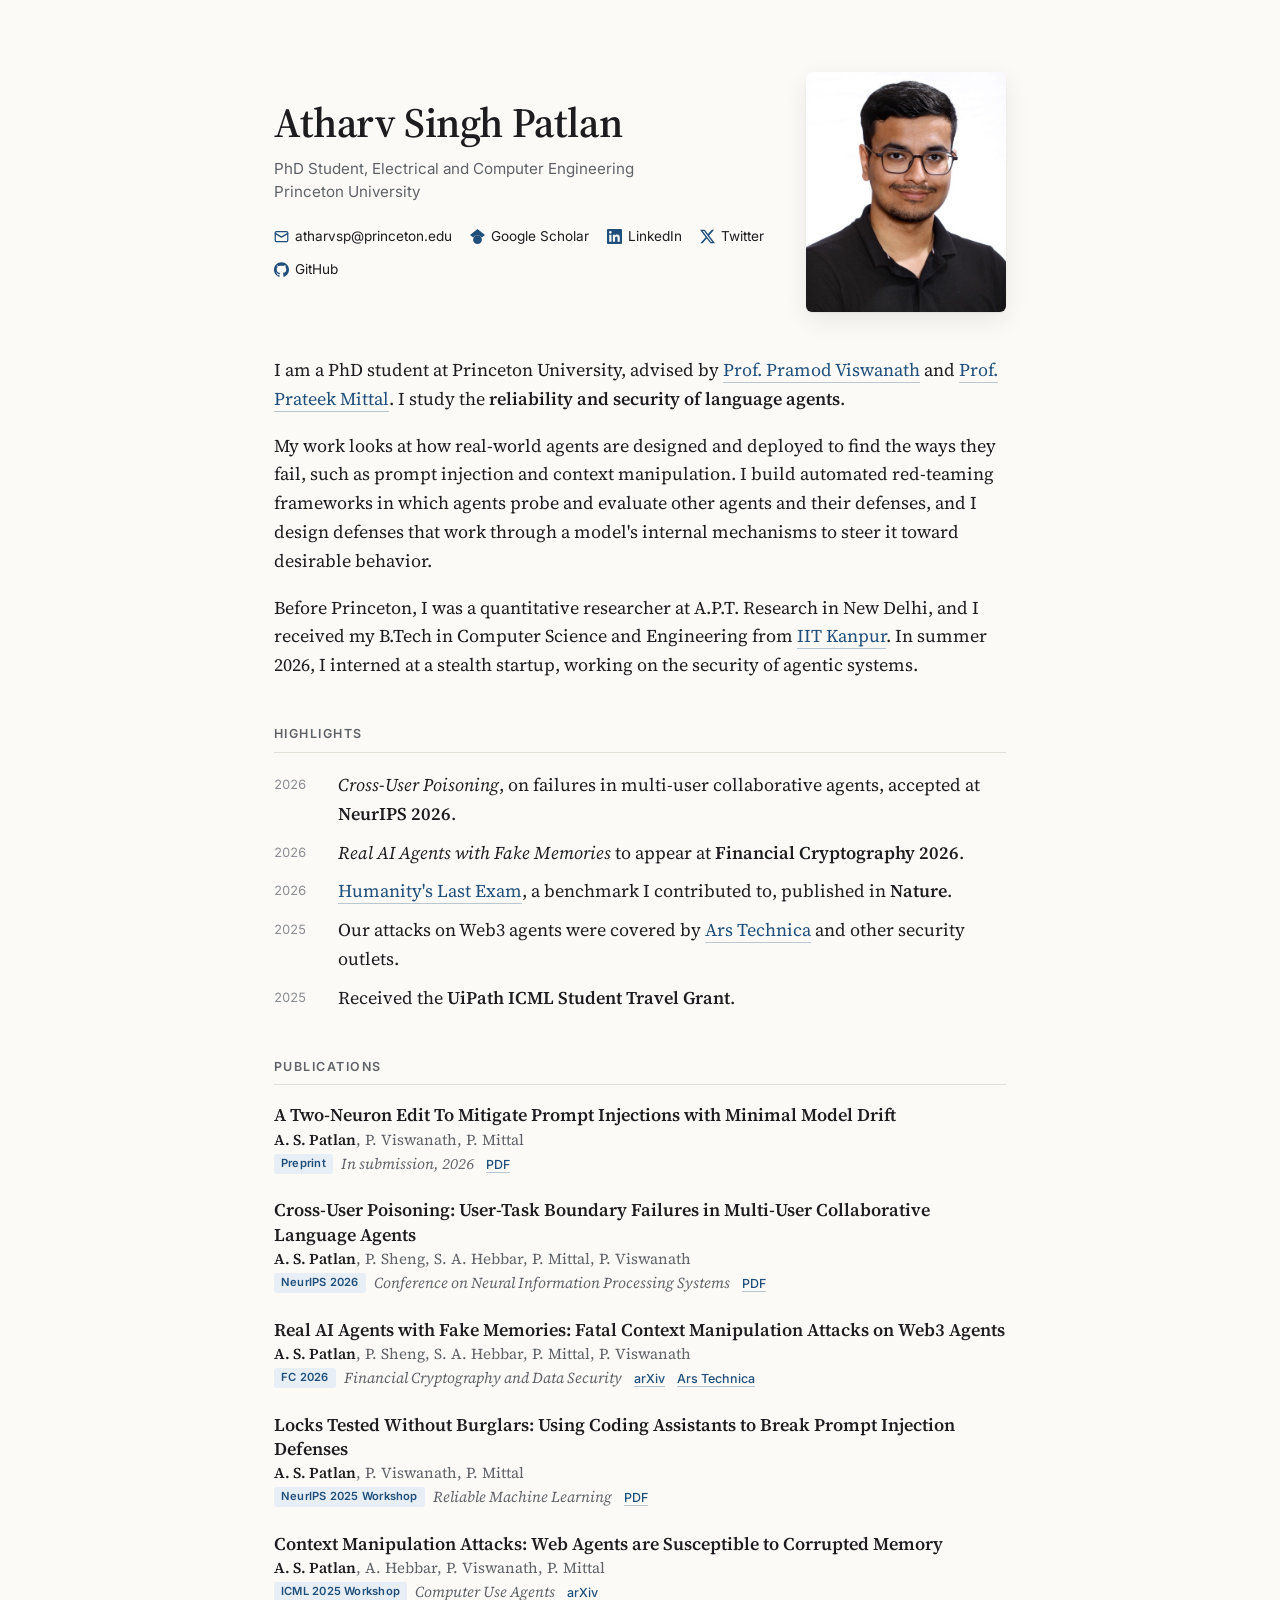
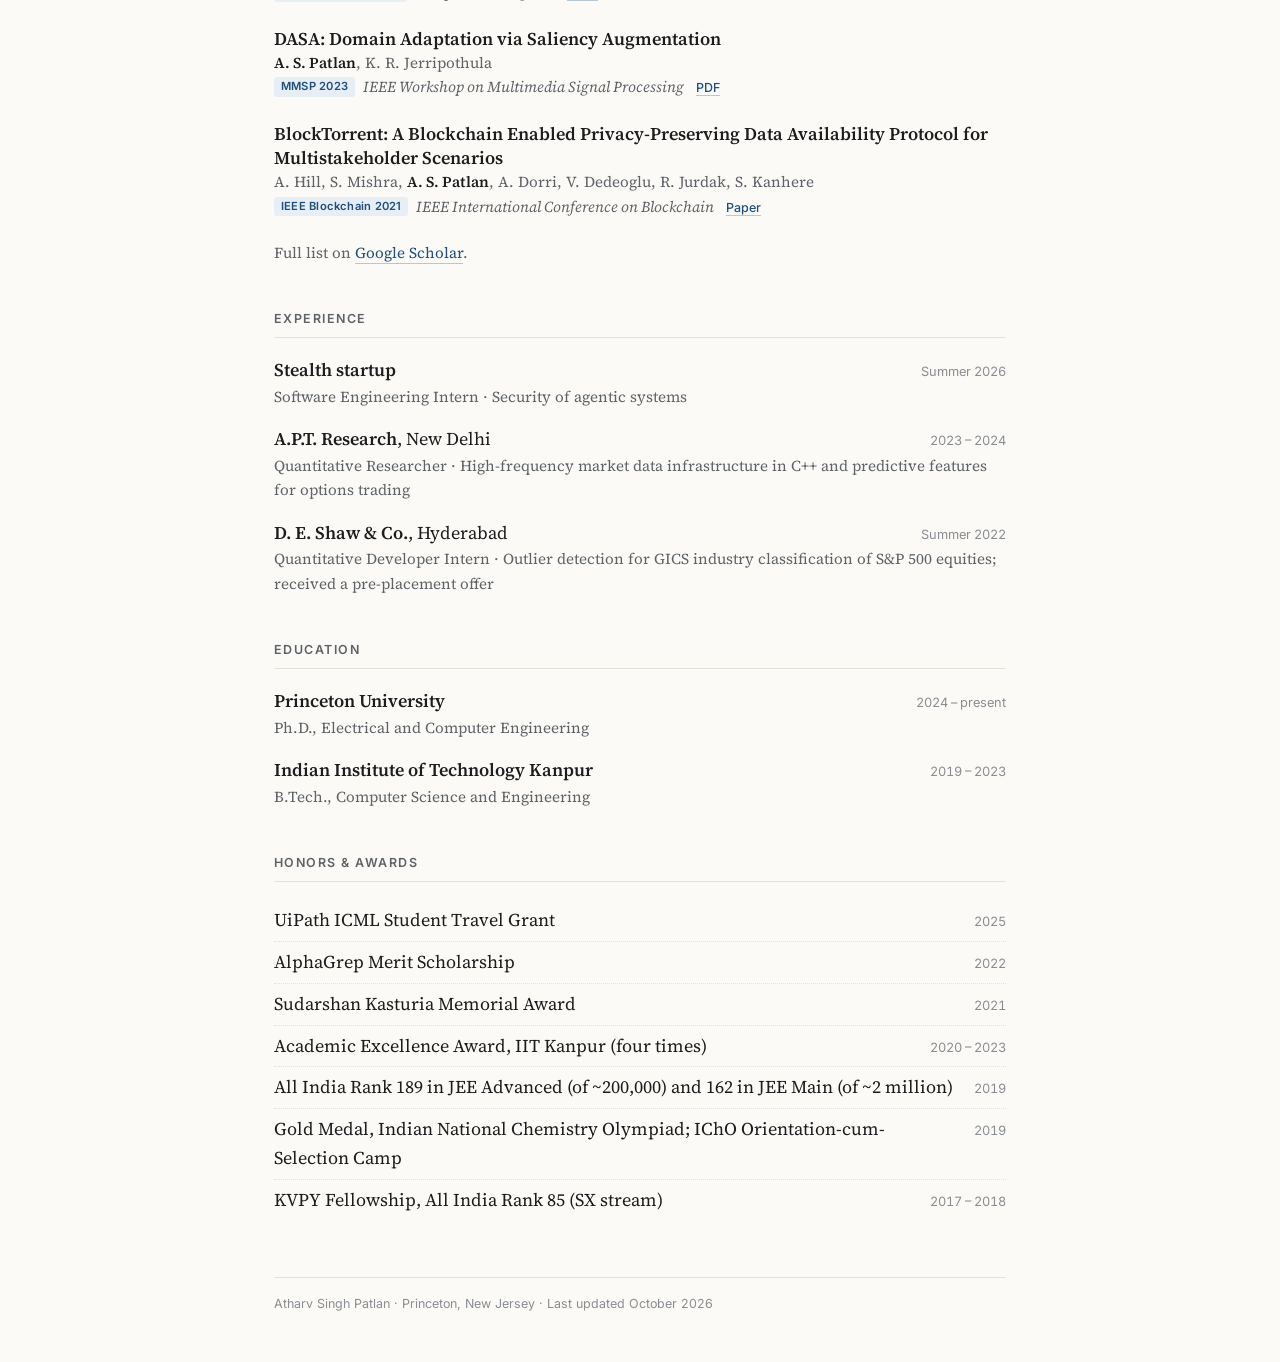
==== index.html @ f20d2365 "Replace Forty template with a new academic homepage Single static page (no Jekyll): bio, highlights," ====
<!doctype html>
<html lang="en">
<head>
  <meta charset="utf-8">
  <meta name="viewport" content="width=device-width, initial-scale=1">
  <title>Atharv Singh Patlan</title>
  <meta name="description" content="Atharv Singh Patlan is a PhD student in Electrical and Computer Engineering at Princeton University, working on the reliability and security of language agents.">
  <meta name="author" content="Atharv Singh Patlan">
  <meta property="og:title" content="Atharv Singh Patlan">
  <meta property="og:description" content="PhD student at Princeton working on the reliability and security of language agents.">
  <meta property="og:type" content="profile">
  <meta property="og:url" content="https://athassin.github.io/">
  <meta property="og:image" content="https://athassin.github.io/assets/photo.jpg">
  <meta name="twitter:card" content="summary">
  <link rel="canonical" href="https://athassin.github.io/">
  <link rel="icon" href="assets/favicon.svg" type="image/svg+xml">
  <link rel="preconnect" href="https://fonts.googleapis.com">
  <link rel="preconnect" href="https://fonts.gstatic.com" crossorigin>
  <link href="https://fonts.googleapis.com/css2?family=Source+Serif+4:ital,opsz,wght@0,8..60,400;0,8..60,600;0,8..60,700;1,8..60,400&family=Inter:wght@400;500;600&display=swap" rel="stylesheet">
  <link rel="stylesheet" href="assets/style.css">
</head>
<body>
  <main class="page">

    <header class="intro">
      <div class="intro-text">
        <h1>Atharv Singh Patlan</h1>
        <p class="role">PhD Student, Electrical and Computer Engineering<br>Princeton University</p>

        <ul class="links" aria-label="Contact and profiles">
          <li><a href="mailto:atharvsp@princeton.edu">
            <svg viewBox="0 0 24 24" aria-hidden="true" fill="none" stroke="currentColor" stroke-width="2" stroke-linecap="round" stroke-linejoin="round"><rect x="2" y="4" width="20" height="16" rx="2"/><path d="m22 7-10 6L2 7"/></svg>
            atharvsp@princeton.edu</a></li>
          <li><a href="https://scholar.google.com/citations?user=o_4zrU0AAAAJ&amp;hl=en">
            <svg viewBox="0 0 24 24" aria-hidden="true"><path d="M5.242 13.769 0 9.5 12 0l12 9.5-5.242 4.269C17.548 11.249 14.978 9.5 12 9.5c-2.977 0-5.548 1.748-6.758 4.269zM12 10a7 7 0 1 0 0 14 7 7 0 0 0 0-14z"/></svg>
            Google Scholar</a></li>
          <li><a href="https://www.linkedin.com/in/atharvsp/">
            <svg viewBox="0 0 24 24" aria-hidden="true"><path d="M20.447 20.452h-3.554v-5.569c0-1.328-.027-3.037-1.852-3.037-1.853 0-2.136 1.445-2.136 2.939v5.667H9.351V9h3.414v1.561h.046c.477-.9 1.637-1.85 3.37-1.85 3.601 0 4.267 2.37 4.267 5.455v6.286zM5.337 7.433a2.062 2.062 0 1 1 0-4.125 2.062 2.062 0 0 1 0 4.125zm1.782 13.019H3.555V9h3.564v11.452zM22.225 0H1.771C.792 0 0 .774 0 1.729v20.542C0 23.227.792 24 1.771 24h20.451C23.2 24 24 23.227 24 22.271V1.729C24 .774 23.2 0 22.222 0h.003z"/></svg>
            LinkedIn</a></li>
          <li><a href="https://x.com/relaxinghpatlan">
            <svg viewBox="0 0 24 24" aria-hidden="true"><path d="M18.901 1.153h3.68l-8.04 9.19L24 22.846h-7.406l-5.8-7.584-6.638 7.584H.474l8.6-9.83L0 1.154h7.594l5.243 6.932ZM17.61 20.644h2.039L6.486 3.24H4.298Z"/></svg>
            Twitter</a></li>
          <li><a href="https://github.com/AthaSSiN">
            <svg viewBox="0 0 24 24" aria-hidden="true"><path d="M12 .297c-6.63 0-12 5.373-12 12 0 5.303 3.438 9.8 8.205 11.385.6.113.82-.258.82-.577 0-.285-.01-1.04-.015-2.04-3.338.724-4.042-1.61-4.042-1.61-.546-1.387-1.333-1.757-1.333-1.757-1.087-.744.084-.729.084-.729 1.205.084 1.838 1.236 1.838 1.236 1.07 1.835 2.809 1.305 3.495.998.108-.776.417-1.305.76-1.605-2.665-.3-5.466-1.332-5.466-5.93 0-1.31.465-2.38 1.235-3.22-.135-.303-.54-1.523.105-3.176 0 0 1.005-.322 3.3 1.23.96-.267 1.98-.399 3-.405 1.02.006 2.04.138 3 .405 2.28-1.552 3.285-1.23 3.285-1.23.645 1.653.24 2.873.12 3.176.765.84 1.23 1.91 1.23 3.22 0 4.61-2.805 5.625-5.475 5.92.42.36.81 1.096.81 2.22 0 1.606-.015 2.896-.015 3.286 0 .315.21.69.825.57C20.565 22.092 24 17.592 24 12.297c0-6.627-5.373-12-12-12"/></svg>
            GitHub</a></li>
        </ul>
      </div>
      <img class="portrait" src="assets/photo.jpg" alt="Portrait of Atharv Singh Patlan" width="500" height="600">
    </header>

    <section class="about" aria-label="About">
      <p>
        I am a PhD student at Princeton University, advised by
        <a href="https://ece.princeton.edu/people/pramod-viswanath">Prof. Pramod Viswanath</a> and
        <a href="https://www.princeton.edu/~pmittal/">Prof. Prateek Mittal</a>.
        I study the <strong>reliability and security of language agents</strong>.
      </p>
      <p>
        My work looks at how real-world agents are designed and deployed to find the ways they fail,
        such as prompt injection and context manipulation. I build automated red-teaming frameworks in
        which agents probe and evaluate other agents and their defenses, and I design defenses that
        work through a model's internal mechanisms to steer it toward desirable behavior.
      </p>
      <p>
        Before Princeton, I was a quantitative researcher at A.P.T. Research in New Delhi, and
        I received my B.Tech in Computer Science and Engineering from
        <a href="https://www.iitk.ac.in/">IIT Kanpur</a>.
        In summer 2026, I interned at a stealth startup, working on the security of agentic systems.
      </p>
    </section>

    <section aria-labelledby="highlights">
      <h2 id="highlights">Highlights</h2>
      <ul class="news">
        <li><span class="when">2026</span><span><em>Cross-User Poisoning</em>, on failures in multi-user collaborative agents, accepted at <strong>NeurIPS 2026</strong>.</span></li>
        <li><span class="when">2026</span><span><em>Real AI Agents with Fake Memories</em> to appear at <strong>Financial Cryptography 2026</strong>.</span></li>
        <li><span class="when">2026</span><span><a href="https://arxiv.org/abs/2501.14249">Humanity's Last Exam</a>, a benchmark I contributed to, published in <strong>Nature</strong>.</span></li>
        <li><span class="when">2025</span><span>Our attacks on Web3 agents were covered by <a href="https://arstechnica.com/security/2025/05/ai-agents-that-autonomously-trade-cryptocurrency-arent-ready-for-prime-time/">Ars Technica</a> and other security outlets.</span></li>
        <li><span class="when">2025</span><span>Received the <strong>UiPath ICML Student Travel Grant</strong>.</span></li>
      </ul>
    </section>

    <section aria-labelledby="publications">
      <h2 id="publications">Publications</h2>
      <ol class="pubs">
        <li>
          <p class="title">A Two-Neuron Edit To Mitigate Prompt Injections with Minimal Model Drift</p>
          <p class="authors"><span class="me">A. S. Patlan</span>, P. Viswanath, P. Mittal</p>
          <p class="venue"><span class="tag">Preprint</span> <em>In submission, 2026</em>
            <a class="plink" href="https://drive.google.com/file/d/1n4vWRDJ043sYaA31JZl56liIFh0EKPQN/view?usp=sharing">PDF</a></p>
        </li>
        <li>
          <p class="title">Cross-User Poisoning: User-Task Boundary Failures in Multi-User Collaborative Language Agents</p>
          <p class="authors"><span class="me">A. S. Patlan</span>, P. Sheng, S. A. Hebbar, P. Mittal, P. Viswanath</p>
          <p class="venue"><span class="tag">NeurIPS 2026</span> <em>Conference on Neural Information Processing Systems</em>
            <a class="plink" href="https://drive.google.com/file/d/1yJsV3sNurMpudxnwlXT2hvzHBqUDSr_m/view?usp=sharing">PDF</a></p>
        </li>
        <li>
          <p class="title">Real AI Agents with Fake Memories: Fatal Context Manipulation Attacks on Web3 Agents</p>
          <p class="authors"><span class="me">A. S. Patlan</span>, P. Sheng, S. A. Hebbar, P. Mittal, P. Viswanath</p>
          <p class="venue"><span class="tag">FC 2026</span> <em>Financial Cryptography and Data Security</em>
            <a class="plink" href="https://arxiv.org/abs/2503.16248">arXiv</a>
            <a class="plink" href="https://arstechnica.com/security/2025/05/ai-agents-that-autonomously-trade-cryptocurrency-arent-ready-for-prime-time/">Ars Technica</a></p>
        </li>
        <li>
          <p class="title">Locks Tested Without Burglars: Using Coding Assistants to Break Prompt Injection Defenses</p>
          <p class="authors"><span class="me">A. S. Patlan</span>, P. Viswanath, P. Mittal</p>
          <p class="venue"><span class="tag">NeurIPS 2025 Workshop</span> <em>Reliable Machine Learning</em>
            <a class="plink" href="https://openreview.net/pdf?id=ER5Qmhfd5i">PDF</a></p>
        </li>
        <li>
          <p class="title">Context Manipulation Attacks: Web Agents are Susceptible to Corrupted Memory</p>
          <p class="authors"><span class="me">A. S. Patlan</span>, A. Hebbar, P. Viswanath, P. Mittal</p>
          <p class="venue"><span class="tag">ICML 2025 Workshop</span> <em>Computer Use Agents</em>
            <a class="plink" href="https://arxiv.org/abs/2506.17318">arXiv</a></p>
        </li>
        <li>
          <p class="title">DASA: Domain Adaptation via Saliency Augmentation</p>
          <p class="authors"><span class="me">A. S. Patlan</span>, K. R. Jerripothula</p>
          <p class="venue"><span class="tag">MMSP 2023</span> <em>IEEE Workshop on Multimedia Signal Processing</em>
            <a class="plink" href="https://ieeexplore.ieee.org/stamp/stamp.jsp?arnumber=10337727">PDF</a></p>
        </li>
        <li>
          <p class="title">BlockTorrent: A Blockchain Enabled Privacy-Preserving Data Availability Protocol for Multistakeholder Scenarios</p>
          <p class="authors">A. Hill, S. Mishra, <span class="me">A. S. Patlan</span>, A. Dorri, V. Dedeoglu, R. Jurdak, S. Kanhere</p>
          <p class="venue"><span class="tag">IEEE Blockchain 2021</span> <em>IEEE International Conference on Blockchain</em>
            <a class="plink" href="https://ieeexplore.ieee.org/document/9680545">Paper</a></p>
        </li>
      </ol>
      <p class="more">Full list on <a href="https://scholar.google.com/citations?user=o_4zrU0AAAAJ&amp;hl=en">Google Scholar</a>.</p>
    </section>

    <section aria-labelledby="experience">
      <h2 id="experience">Experience</h2>
      <ul class="entries">
        <li>
          <div class="entry-head"><span><strong>Stealth startup</strong></span><span class="when">Summer 2026</span></div>
          <div class="entry-sub">Software Engineering Intern · Security of agentic systems</div>
        </li>
        <li>
          <div class="entry-head"><span><strong>A.P.T. Research</strong>, New Delhi</span><span class="when">2023 – 2024</span></div>
          <div class="entry-sub">Quantitative Researcher · High-frequency market data infrastructure in C++ and predictive features for options trading</div>
        </li>
        <li>
          <div class="entry-head"><span><strong>D. E. Shaw &amp; Co.</strong>, Hyderabad</span><span class="when">Summer 2022</span></div>
          <div class="entry-sub">Quantitative Developer Intern · Outlier detection for GICS industry classification of S&amp;P 500 equities; received a pre-placement offer</div>
        </li>
      </ul>
    </section>

    <section aria-labelledby="education">
      <h2 id="education">Education</h2>
      <ul class="entries">
        <li>
          <div class="entry-head"><span><strong>Princeton University</strong></span><span class="when">2024 – present</span></div>
          <div class="entry-sub">Ph.D., Electrical and Computer Engineering</div>
        </li>
        <li>
          <div class="entry-head"><span><strong>Indian Institute of Technology Kanpur</strong></span><span class="when">2019 – 2023</span></div>
          <div class="entry-sub">B.Tech., Computer Science and Engineering</div>
        </li>
      </ul>
    </section>

    <section aria-labelledby="honors">
      <h2 id="honors">Honors &amp; Awards</h2>
      <ul class="honors">
        <li><span>UiPath ICML Student Travel Grant</span><span class="when">2025</span></li>
        <li><span>AlphaGrep Merit Scholarship</span><span class="when">2022</span></li>
        <li><span>Sudarshan Kasturia Memorial Award</span><span class="when">2021</span></li>
        <li><span>Academic Excellence Award, IIT Kanpur (four times)</span><span class="when">2020 – 2023</span></li>
        <li><span>All India Rank 189 in JEE Advanced (of ~200,000) and 162 in JEE Main (of ~2 million)</span><span class="when">2019</span></li>
        <li><span>Gold Medal, Indian National Chemistry Olympiad; IChO Orientation-cum-Selection Camp</span><span class="when">2019</span></li>
        <li><span>KVPY Fellowship, All India Rank 85 (SX stream)</span><span class="when">2017 – 2018</span></li>
      </ul>
    </section>

    <footer>
      <p>Atharv Singh Patlan · Princeton, New Jersey · Last updated October 2026</p>
    </footer>
  </main>
</body>
</html>
---- assets/style.css ----
:root {
  --bg: #fbfaf7;
  --text: #1d1d1f;
  --muted: #5f6368;
  --faint: #8a8d91;
  --rule: #e4e1da;
  --accent: #1f4f7a;
  --accent-soft: #e7eef5;
  --serif: "Source Serif 4", Georgia, "Times New Roman", serif;
  --sans: "Inter", -apple-system, BlinkMacSystemFont, "Segoe UI", sans-serif;
}

@media (prefers-color-scheme: dark) {
  :root:not([data-theme="light"]) {
    --bg: #141518;
    --text: #e8e6e1;
    --muted: #a5a8ad;
    --faint: #7d8086;
    --rule: #2c2e33;
    --accent: #8db8e0;
    --accent-soft: #1d2a37;
  }
}
:root[data-theme="dark"] {
  --bg: #141518;
  --text: #e8e6e1;
  --muted: #a5a8ad;
  --faint: #7d8086;
  --rule: #2c2e33;
  --accent: #8db8e0;
  --accent-soft: #1d2a37;
}

*, *::before, *::after { box-sizing: border-box; }

html { -webkit-text-size-adjust: 100%; }

body {
  margin: 0;
  background: var(--bg);
  color: var(--text);
  font-family: var(--serif);
  font-size: 18px;
  line-height: 1.6;
  font-optical-sizing: auto;
  -webkit-font-smoothing: antialiased;
}

a {
  color: var(--accent);
  text-decoration: none;
  border-bottom: 1px solid color-mix(in srgb, var(--accent) 30%, transparent);
  transition: border-color .15s ease;
}
a:hover { border-bottom-color: var(--accent); }

.page {
  max-width: 780px;
  margin: 0 auto;
  padding: 72px 24px 48px;
}

/* Intro */
.intro {
  display: grid;
  grid-template-columns: 1fr 200px;
  gap: 40px;
  align-items: center;
  margin-bottom: 36px;
}
h1 {
  font-size: 2.6rem;
  font-weight: 600;
  line-height: 1.1;
  letter-spacing: -0.01em;
  margin: 0 0 12px;
}
.role {
  font-family: var(--sans);
  font-size: 0.95rem;
  color: var(--muted);
  line-height: 1.5;
  margin: 0 0 22px;
}
.portrait {
  width: 200px;
  height: 240px;
  object-fit: cover;
  border-radius: 6px;
  box-shadow: 0 1px 2px rgba(0,0,0,.06), 0 8px 24px rgba(0,0,0,.08);
}

.links {
  list-style: none;
  padding: 0;
  margin: 0;
  display: flex;
  flex-wrap: wrap;
  gap: 8px 18px;
  font-family: var(--sans);
  font-size: 0.85rem;
}
.links a {
  display: inline-flex;
  align-items: center;
  gap: 6px;
  border-bottom: none;
  color: var(--text);
}
.links a:hover { color: var(--accent); }
.links svg {
  width: 15px;
  height: 15px;
  fill: currentColor;
  color: var(--accent);
  flex-shrink: 0;
}
.links svg[fill="none"] { fill: none; }

/* About */
.about p { margin: 0 0 1em; }
.about strong { font-weight: 600; }

/* Sections */
section { margin-top: 44px; }
h2 {
  font-family: var(--sans);
  font-size: 0.78rem;
  font-weight: 600;
  letter-spacing: 0.12em;
  text-transform: uppercase;
  color: var(--muted);
  margin: 0 0 18px;
  padding-bottom: 8px;
  border-bottom: 1px solid var(--rule);
}

.when {
  font-family: var(--sans);
  font-size: 0.8rem;
  color: var(--faint);
  white-space: nowrap;
  font-variant-numeric: tabular-nums;
}

/* Highlights */
.news { list-style: none; padding: 0; margin: 0; }
.news li {
  display: grid;
  grid-template-columns: 52px 1fr;
  gap: 12px;
  margin-bottom: 10px;
}
.news .when { padding-top: 4px; }
.news strong { font-weight: 600; }

/* Publications */
.pubs { list-style: none; padding: 0; margin: 0; }
.pubs li { margin-bottom: 22px; }
.pubs p { margin: 0; }
.pubs .title { font-weight: 600; line-height: 1.35; }
.pubs .authors { color: var(--muted); font-size: 0.95rem; }
.pubs .me { color: var(--text); font-weight: 600; }
.pubs .venue { font-size: 0.95rem; color: var(--muted); }
.tag {
  display: inline-block;
  font-family: var(--sans);
  font-size: 0.7rem;
  font-weight: 600;
  letter-spacing: 0.02em;
  color: var(--accent);
  background: var(--accent-soft);
  padding: 1px 7px;
  border-radius: 3px;
  margin-right: 4px;
  vertical-align: 2px;
}
.plink {
  font-family: var(--sans);
  font-size: 0.78rem;
  font-weight: 500;
  margin-left: 8px;
}
.more { font-size: 0.95rem; color: var(--muted); margin: 4px 0 0; }

/* Experience / education */
.entries { list-style: none; padding: 0; margin: 0; }
.entries li { margin-bottom: 16px; }
.entry-head {
  display: flex;
  justify-content: space-between;
  align-items: baseline;
  gap: 16px;
}
.entry-head strong { font-weight: 600; }
.entry-sub { color: var(--muted); font-size: 0.95rem; }

/* Honors */
.honors { list-style: none; padding: 0; margin: 0; }
.honors li {
  display: flex;
  justify-content: space-between;
  align-items: baseline;
  gap: 16px;
  padding: 6px 0;
  border-bottom: 1px dotted var(--rule);
}
.honors li:last-child { border-bottom: none; }

footer {
  margin-top: 56px;
  padding-top: 16px;
  border-top: 1px solid var(--rule);
  font-family: var(--sans);
  font-size: 0.78rem;
  color: var(--faint);
}
footer p { margin: 0; }

@media (max-width: 640px) {
  body { font-size: 17px; }
  .page { padding: 40px 16px 32px; }
  .intro {
    grid-template-columns: 1fr;
    gap: 24px;
  }
  .portrait {
    order: -1;
    width: 132px;
    height: 158px;
  }
  h1 { font-size: 2.1rem; }
  .entry-head, .honors li { flex-direction: column; gap: 0; }
}
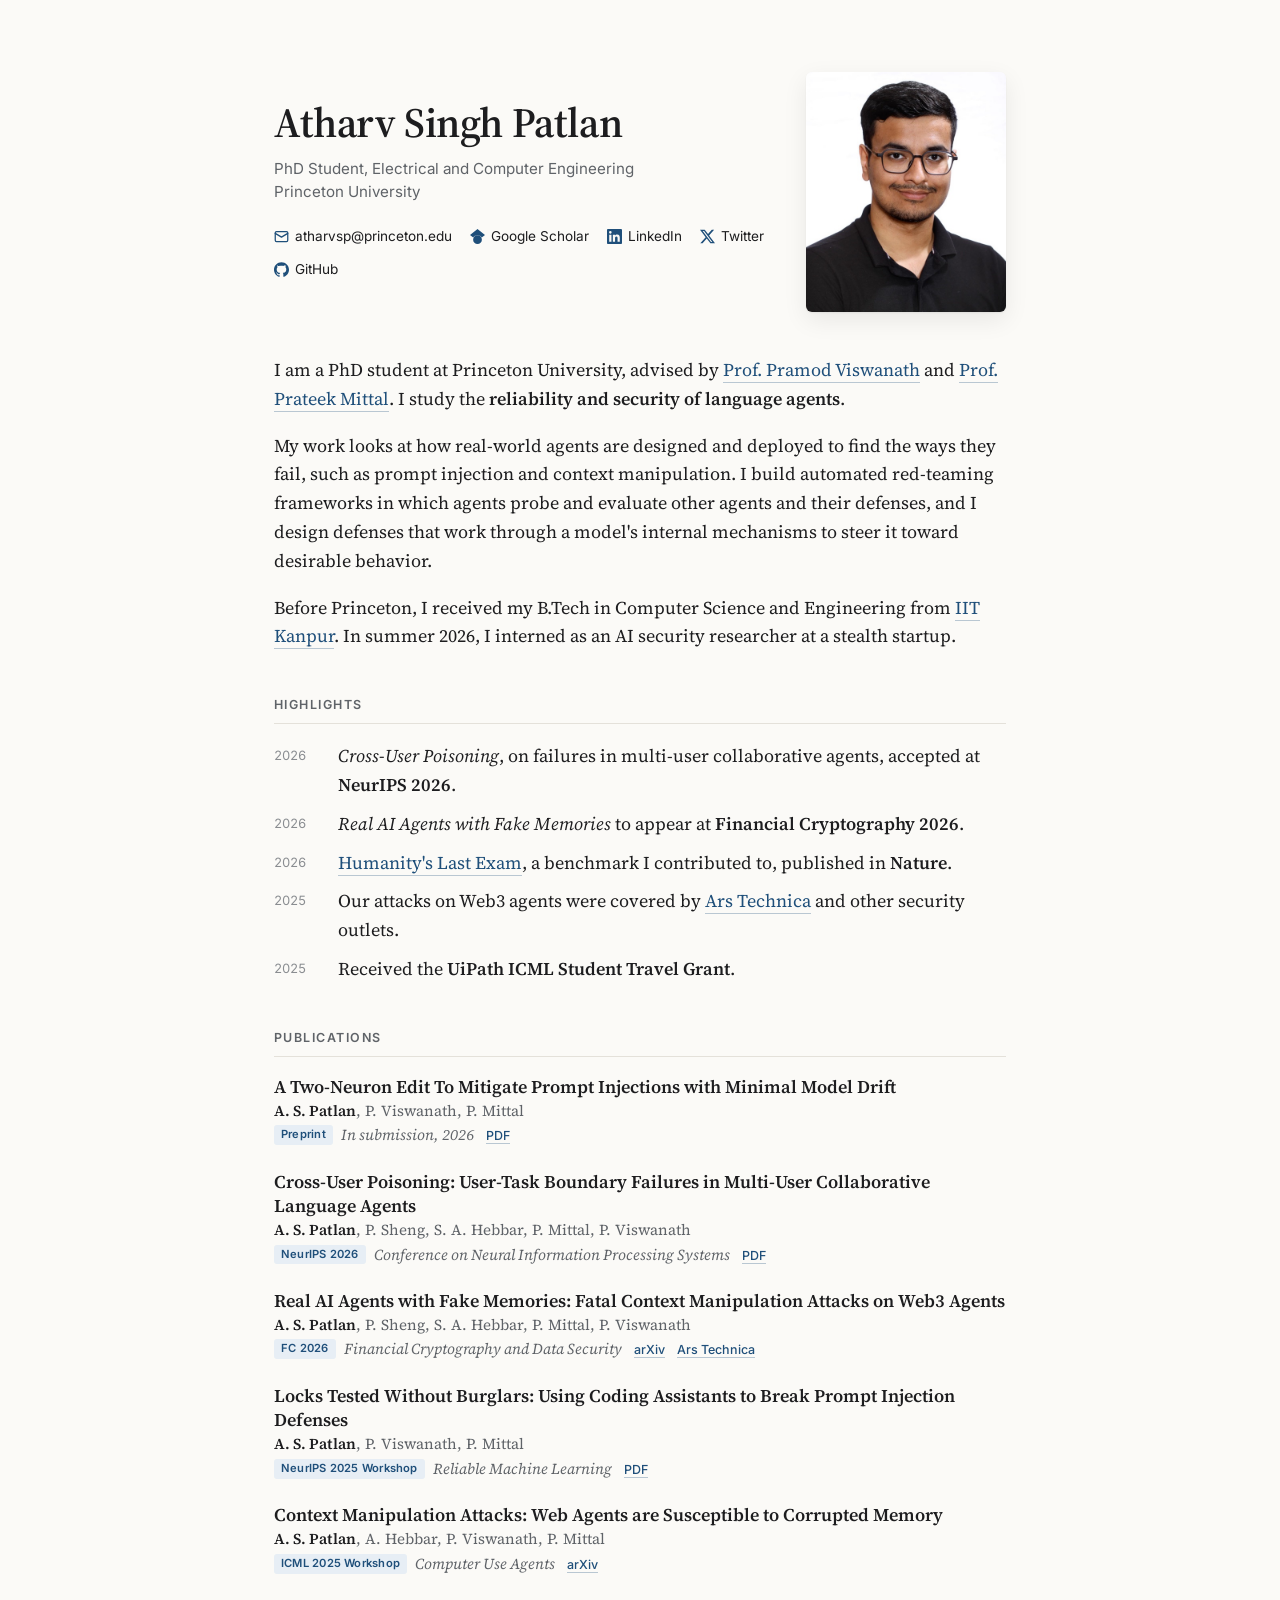
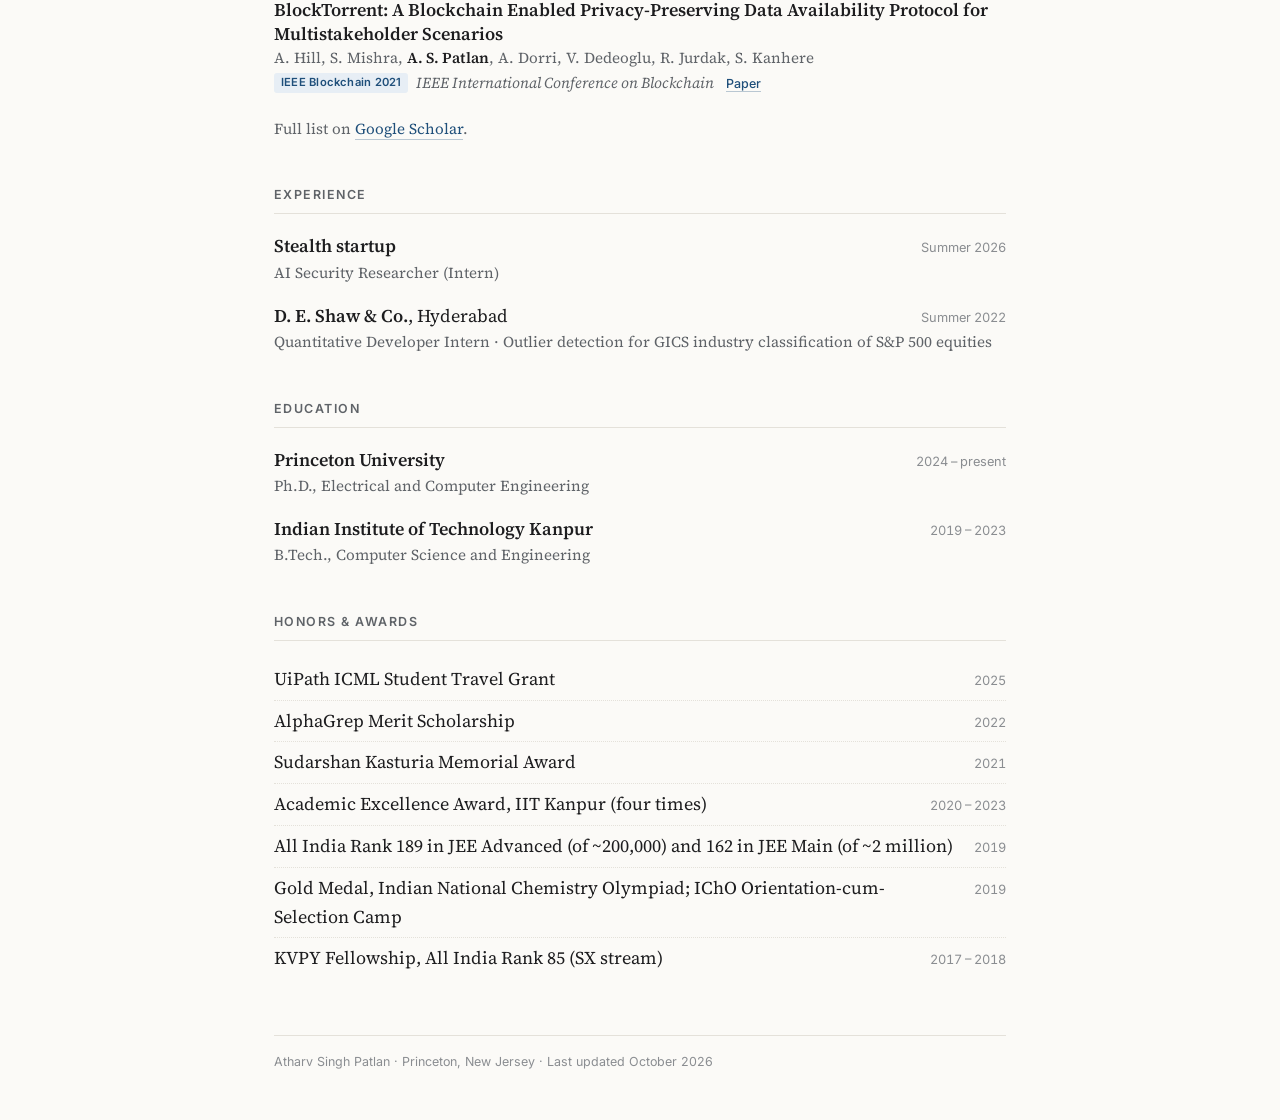
==== commit 75e3dcd9: "Trim experience and publications Remove A.P.T. Research and the DASA paper, drop the D. E. Shaw pre-" ====
--- a/index.html
+++ b/index.html
@@ -62,10 +62,9 @@
         work through a model's internal mechanisms to steer it toward desirable behavior.
       </p>
       <p>
-        Before Princeton, I was a quantitative researcher at A.P.T. Research in New Delhi, and
-        I received my B.Tech in Computer Science and Engineering from
+        Before Princeton, I received my B.Tech in Computer Science and Engineering from
         <a href="https://www.iitk.ac.in/">IIT Kanpur</a>.
-        In summer 2026, I interned at a stealth startup, working on the security of agentic systems.
+        In summer 2026, I interned as an AI security researcher at a stealth startup.
       </p>
     </section>
 
@@ -115,12 +114,6 @@
             <a class="plink" href="https://arxiv.org/abs/2506.17318">arXiv</a></p>
         </li>
         <li>
-          <p class="title">DASA: Domain Adaptation via Saliency Augmentation</p>
-          <p class="authors"><span class="me">A. S. Patlan</span>, K. R. Jerripothula</p>
-          <p class="venue"><span class="tag">MMSP 2023</span> <em>IEEE Workshop on Multimedia Signal Processing</em>
-            <a class="plink" href="https://ieeexplore.ieee.org/stamp/stamp.jsp?arnumber=10337727">PDF</a></p>
-        </li>
-        <li>
           <p class="title">BlockTorrent: A Blockchain Enabled Privacy-Preserving Data Availability Protocol for Multistakeholder Scenarios</p>
           <p class="authors">A. Hill, S. Mishra, <span class="me">A. S. Patlan</span>, A. Dorri, V. Dedeoglu, R. Jurdak, S. Kanhere</p>
           <p class="venue"><span class="tag">IEEE Blockchain 2021</span> <em>IEEE International Conference on Blockchain</em>
@@ -135,15 +128,11 @@
       <ul class="entries">
         <li>
           <div class="entry-head"><span><strong>Stealth startup</strong></span><span class="when">Summer 2026</span></div>
-          <div class="entry-sub">Software Engineering Intern · Security of agentic systems</div>
-        </li>
-        <li>
-          <div class="entry-head"><span><strong>A.P.T. Research</strong>, New Delhi</span><span class="when">2023 – 2024</span></div>
-          <div class="entry-sub">Quantitative Researcher · High-frequency market data infrastructure in C++ and predictive features for options trading</div>
+          <div class="entry-sub">AI Security Researcher (Intern)</div>
         </li>
         <li>
           <div class="entry-head"><span><strong>D. E. Shaw &amp; Co.</strong>, Hyderabad</span><span class="when">Summer 2022</span></div>
-          <div class="entry-sub">Quantitative Developer Intern · Outlier detection for GICS industry classification of S&amp;P 500 equities; received a pre-placement offer</div>
+          <div class="entry-sub">Quantitative Developer Intern · Outlier detection for GICS industry classification of S&amp;P 500 equities</div>
         </li>
       </ul>
     </section>
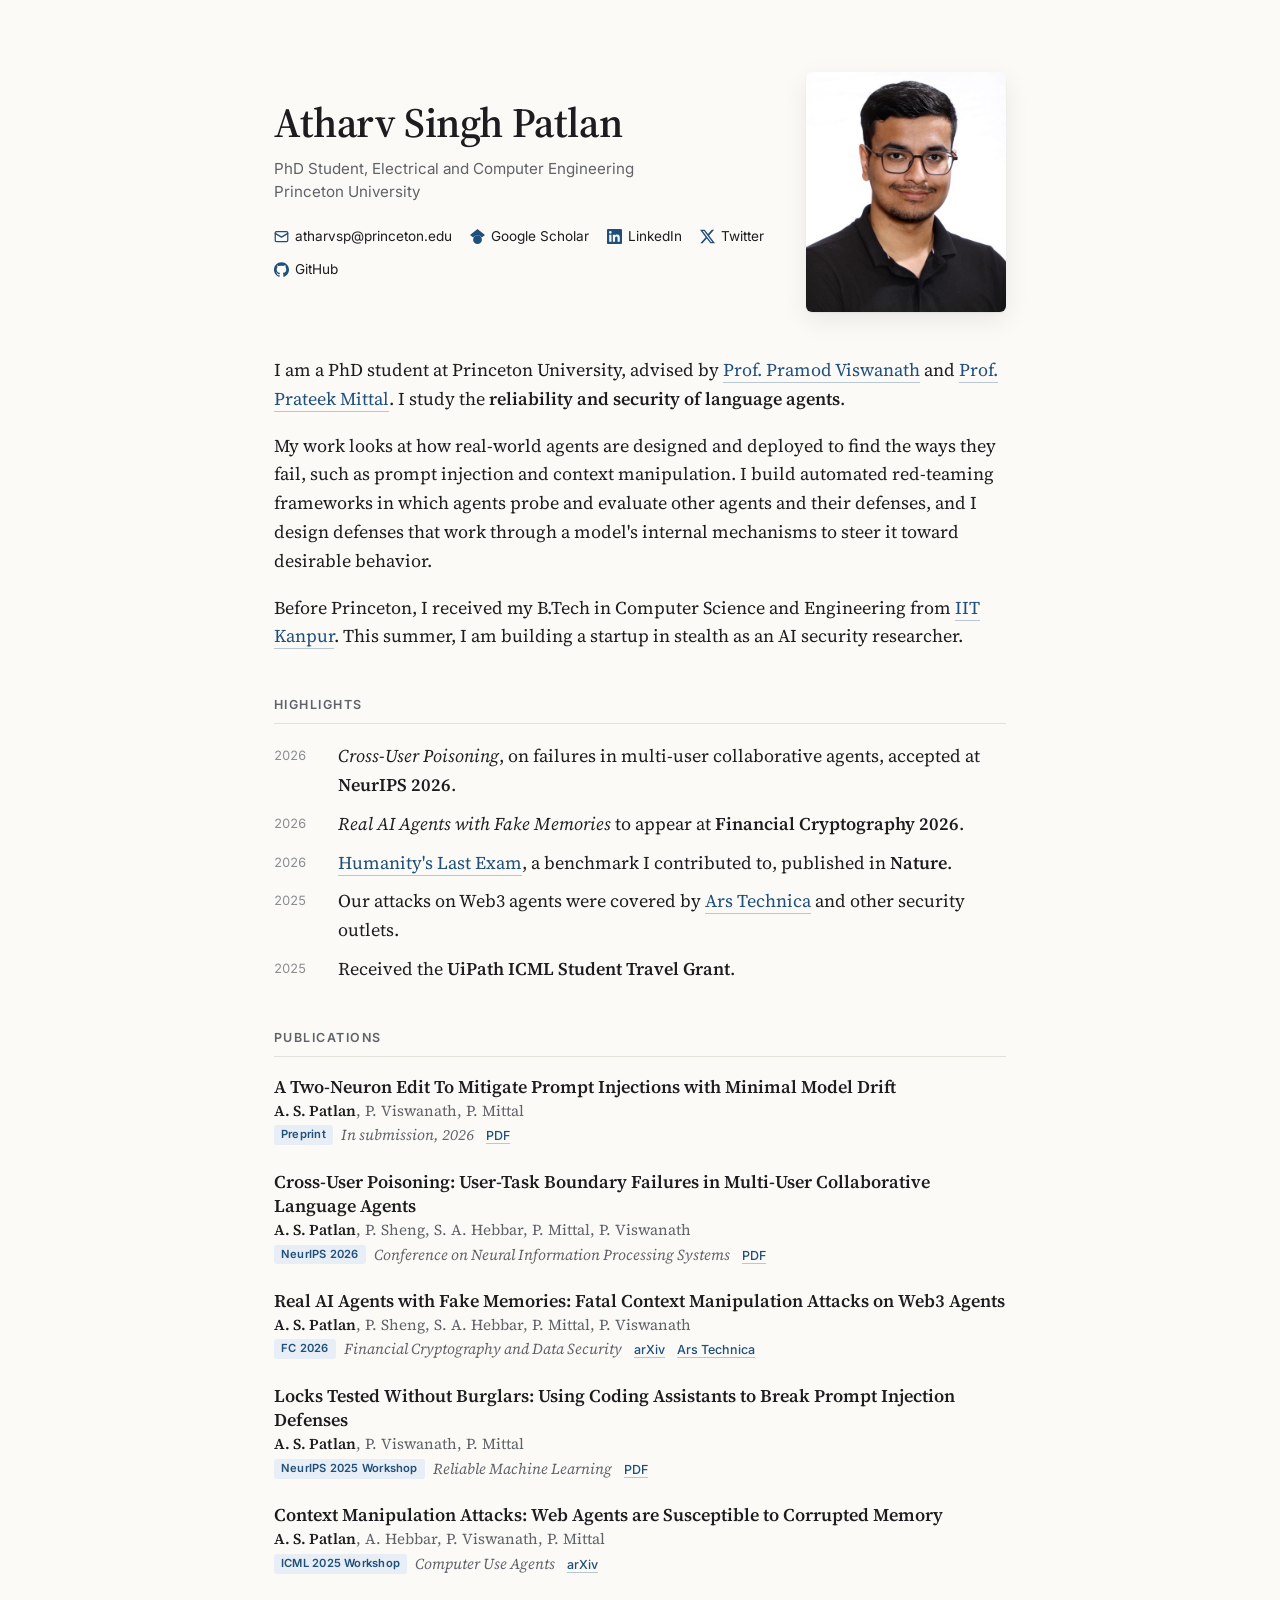
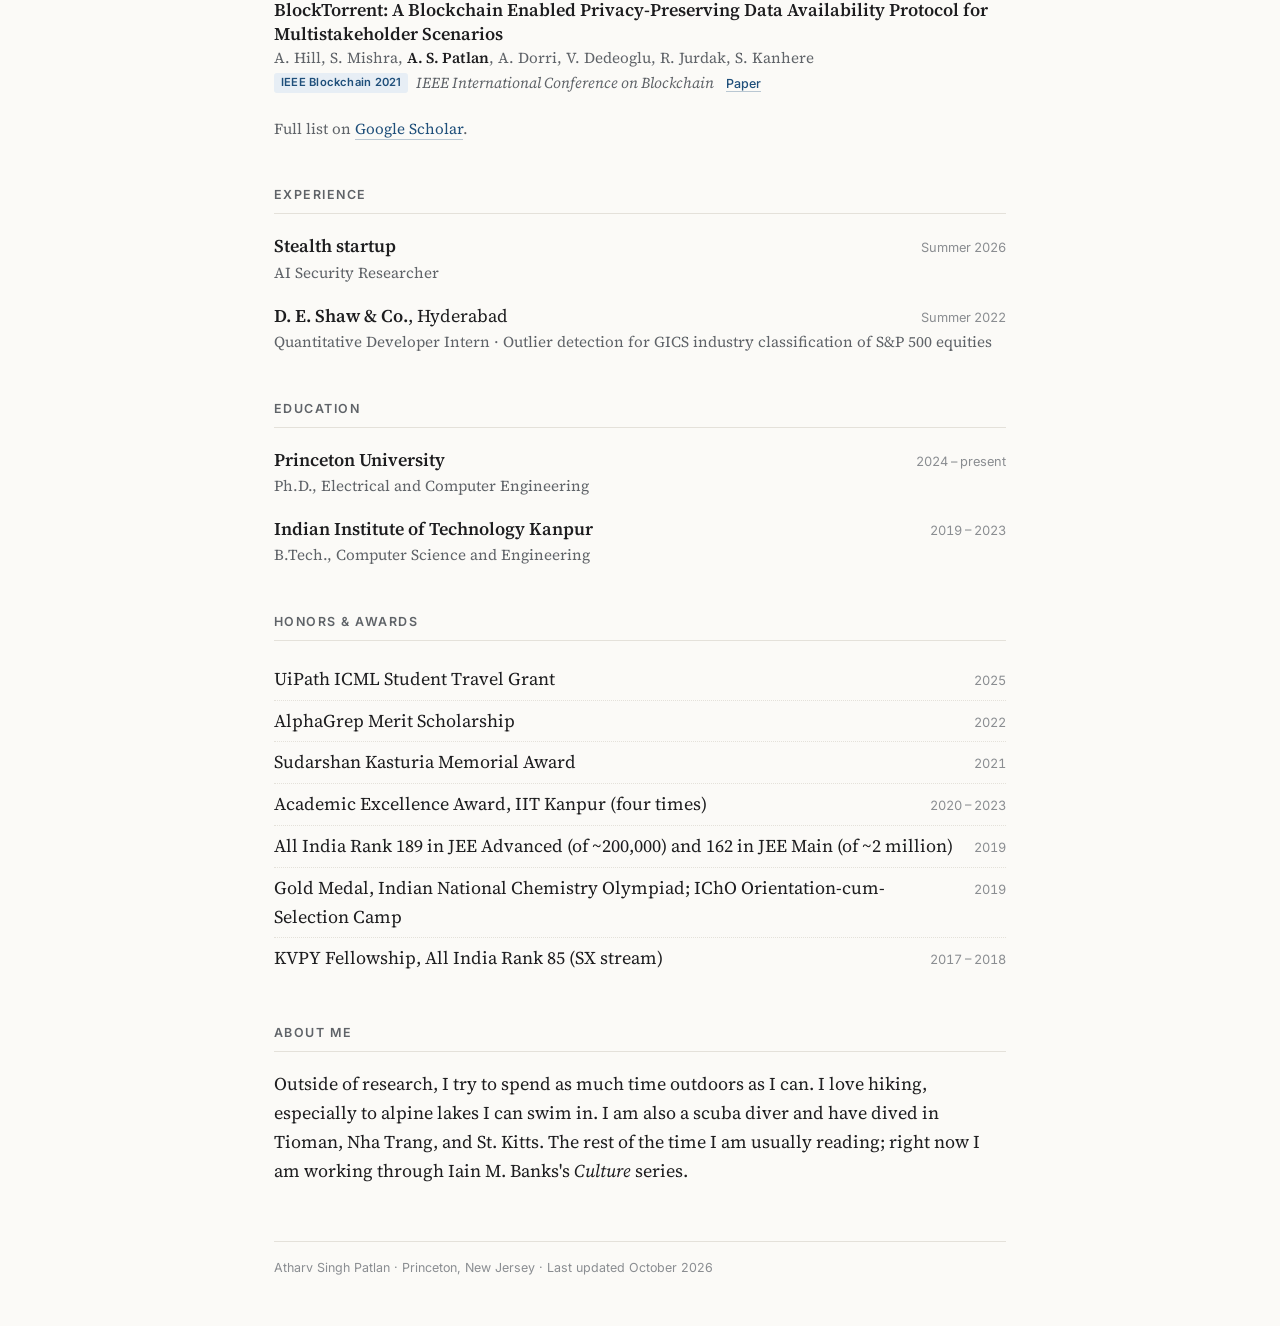
==== commit 8e8099c0: "Describe stealth startup work and add About Me section Co-Authored-By: Claude Opus 5.5 <noreply@anth" ====
--- a/index.html
+++ b/index.html
@@ -64,7 +64,7 @@
       <p>
         Before Princeton, I received my B.Tech in Computer Science and Engineering from
         <a href="https://www.iitk.ac.in/">IIT Kanpur</a>.
-        In summer 2026, I interned as an AI security researcher at a stealth startup.
+        This summer, I am building a startup in stealth as an AI security researcher.
       </p>
     </section>
 
@@ -128,7 +128,7 @@
       <ul class="entries">
         <li>
           <div class="entry-head"><span><strong>Stealth startup</strong></span><span class="when">Summer 2026</span></div>
-          <div class="entry-sub">AI Security Researcher (Intern)</div>
+          <div class="entry-sub">AI Security Researcher</div>
         </li>
         <li>
           <div class="entry-head"><span><strong>D. E. Shaw &amp; Co.</strong>, Hyderabad</span><span class="when">Summer 2022</span></div>
@@ -164,6 +164,16 @@
       </ul>
     </section>
 
+    <section aria-labelledby="about-me">
+      <h2 id="about-me">About Me</h2>
+      <p>
+        Outside of research, I try to spend as much time outdoors as I can. I love hiking,
+        especially to alpine lakes I can swim in. I am also a scuba diver and have dived in
+        Tioman, Nha Trang, and St. Kitts. The rest of the time I am usually reading; right now
+        I am working through Iain M. Banks's <em>Culture</em> series.
+      </p>
+    </section>
+
     <footer>
       <p>Atharv Singh Patlan · Princeton, New Jersey · Last updated October 2026</p>
     </footer>
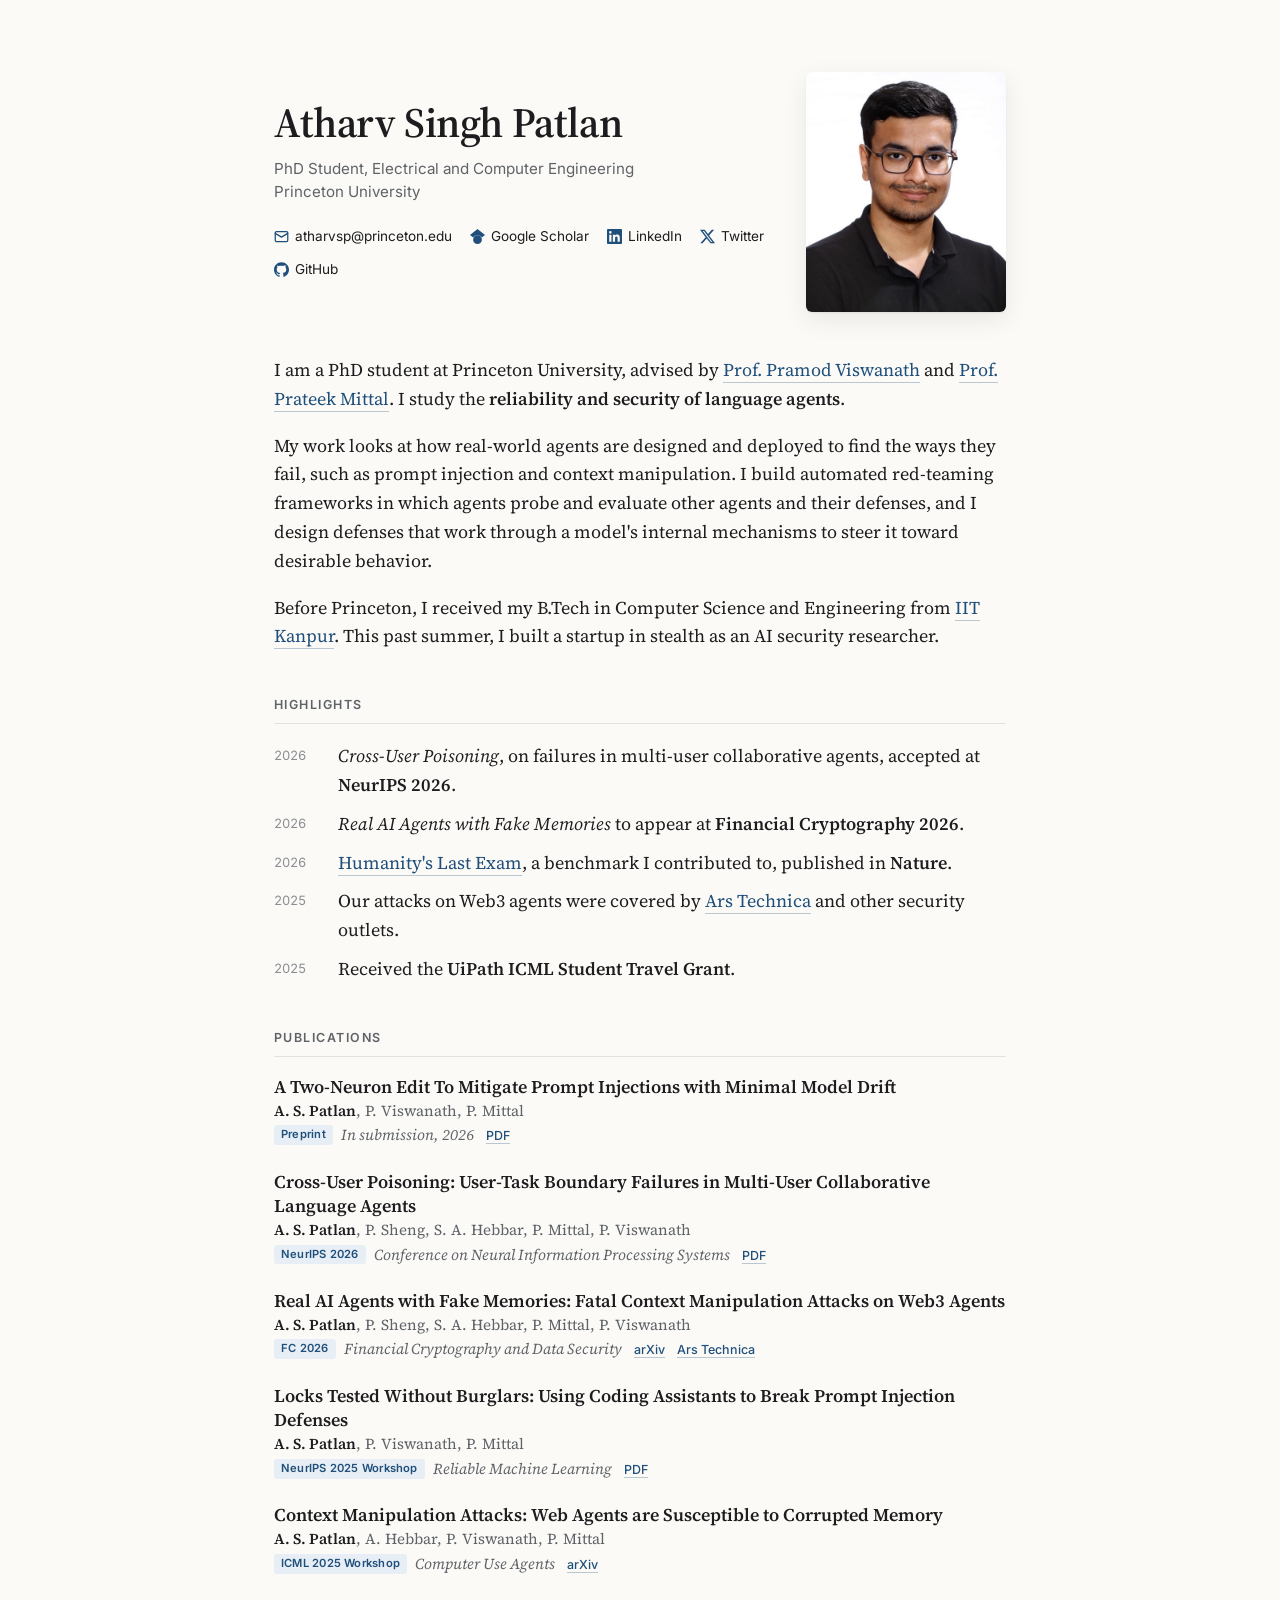
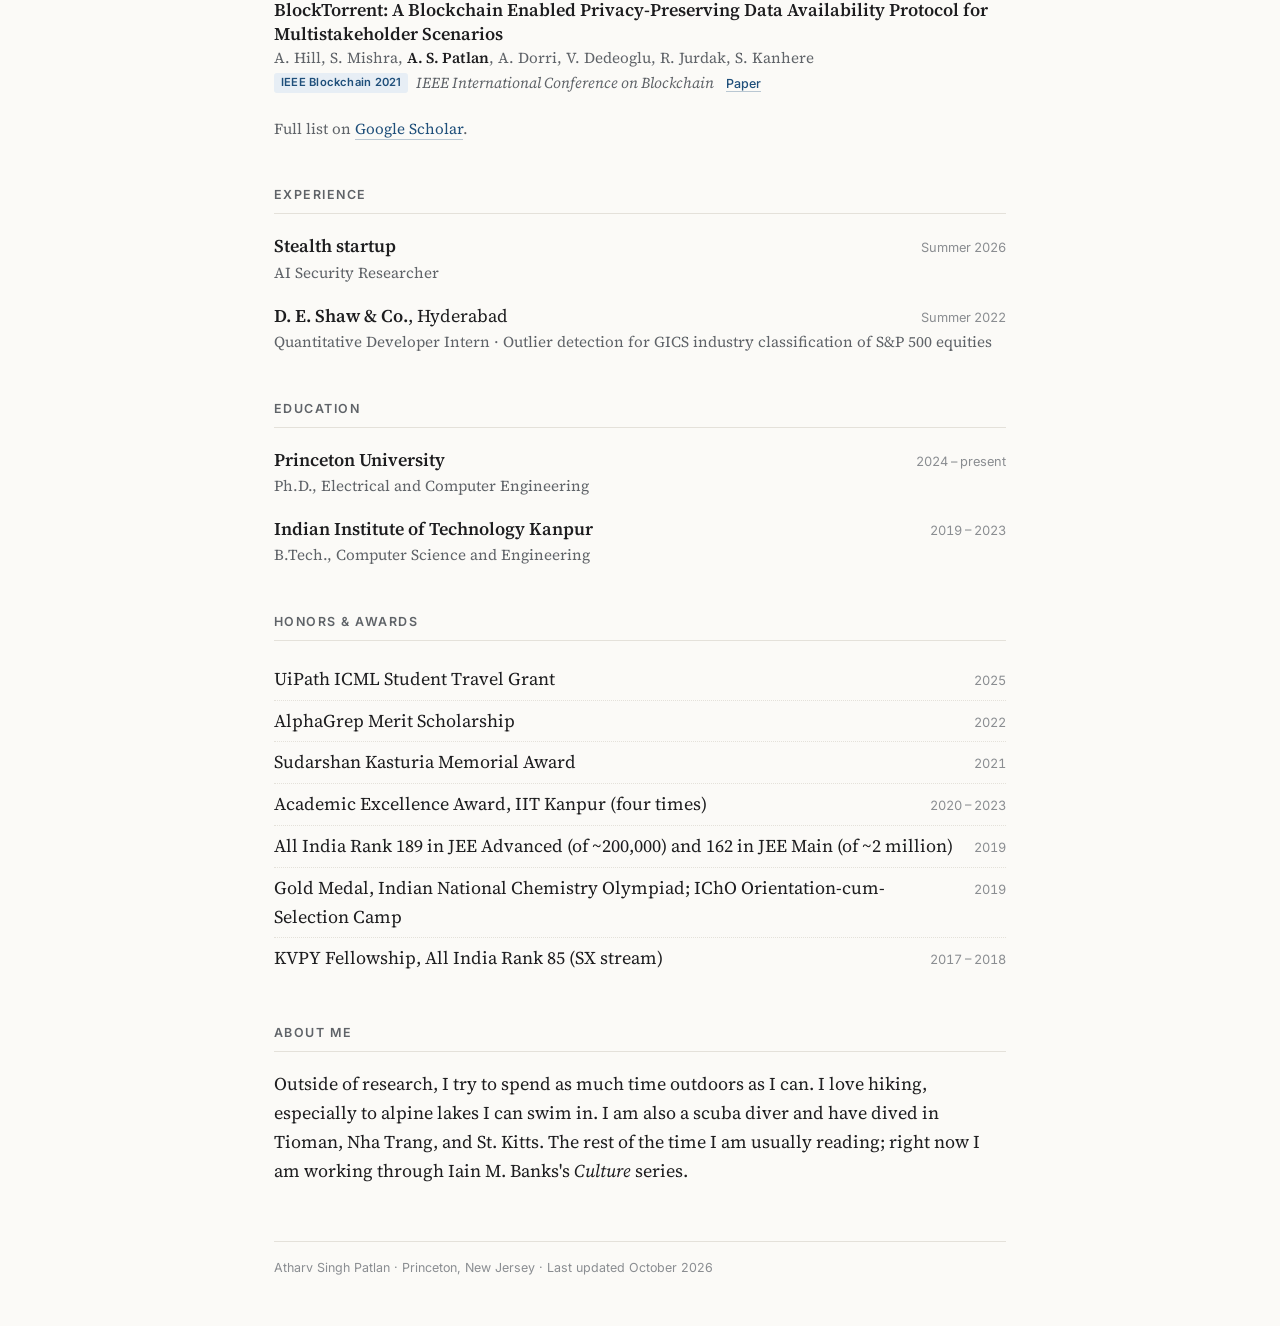
==== commit 810f9514: "Use past tense for summer stealth startup work Co-Authored-By: Claude Opus 5.5 <noreply@anthropic.co" ====
--- a/index.html
+++ b/index.html
@@ -64,7 +64,7 @@
       <p>
         Before Princeton, I received my B.Tech in Computer Science and Engineering from
         <a href="https://www.iitk.ac.in/">IIT Kanpur</a>.
-        This summer, I am building a startup in stealth as an AI security researcher.
+        This past summer, I built a startup in stealth as an AI security researcher.
       </p>
     </section>
 
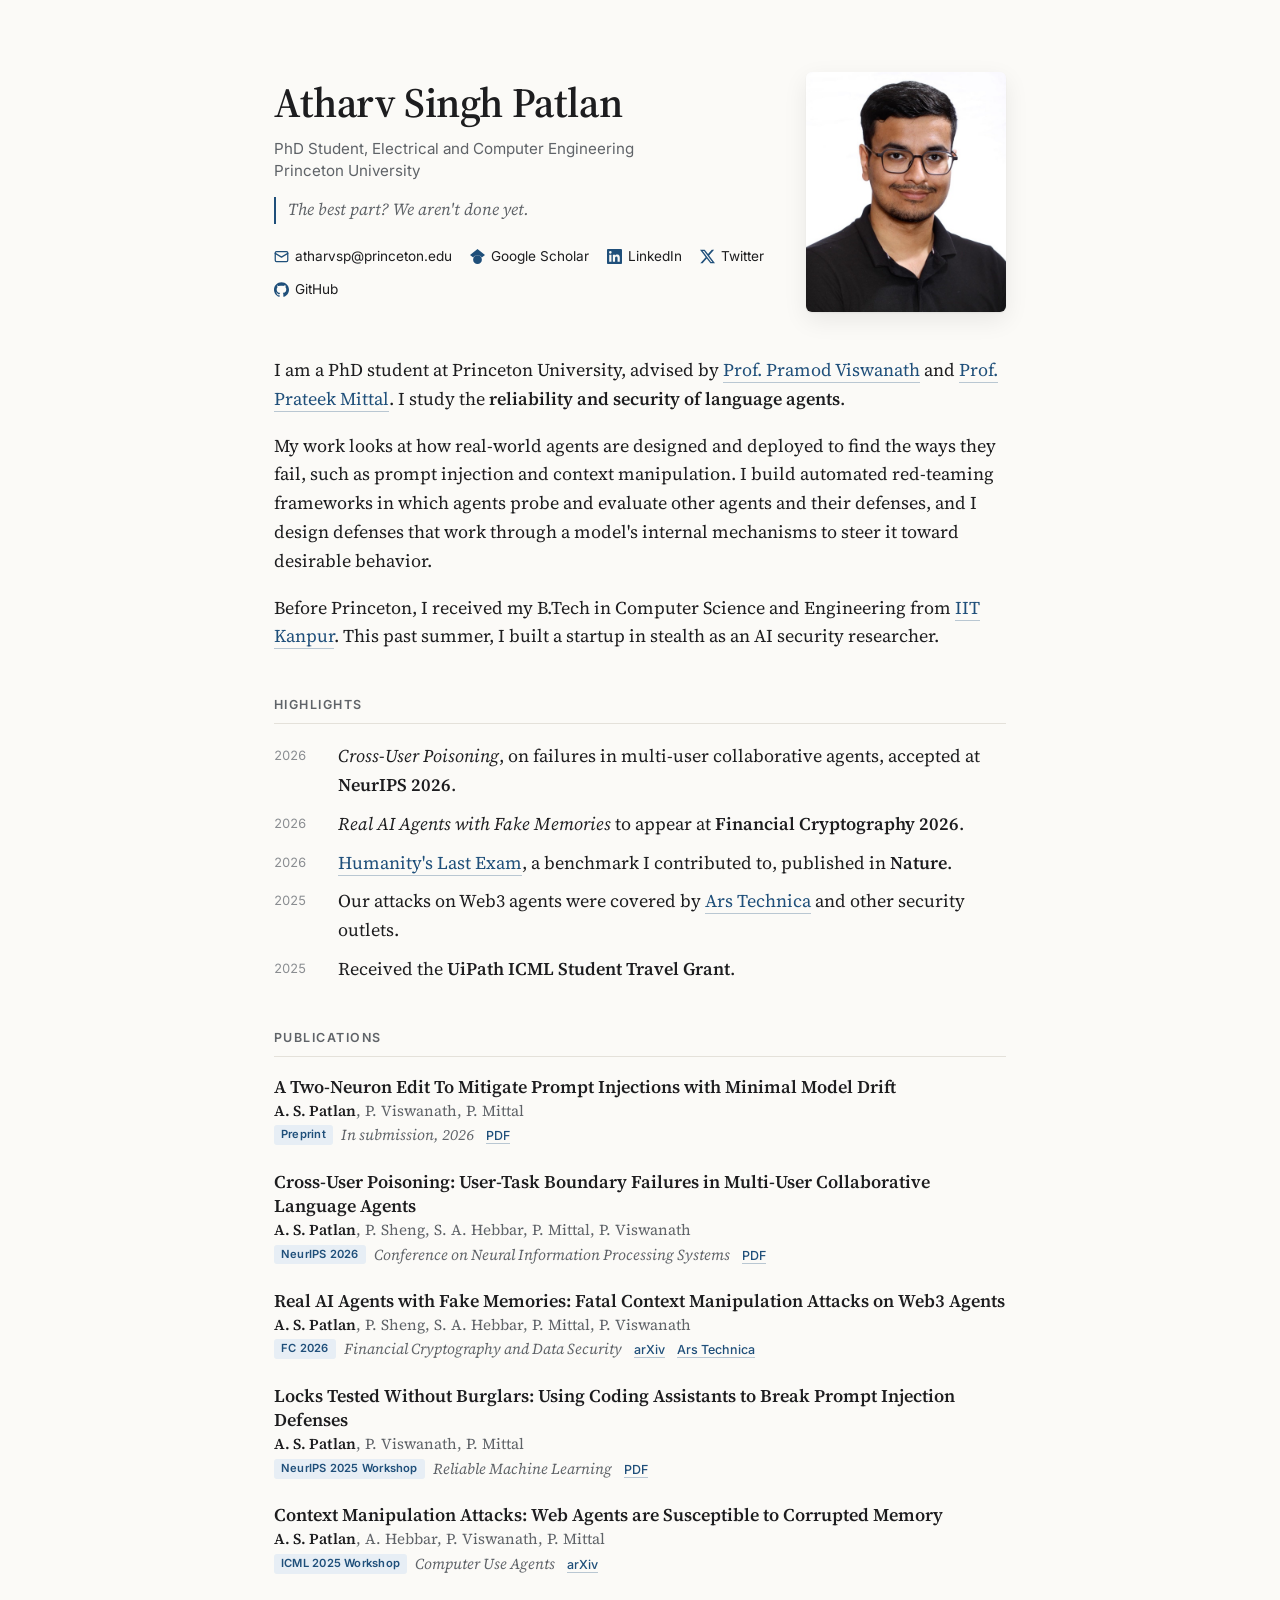
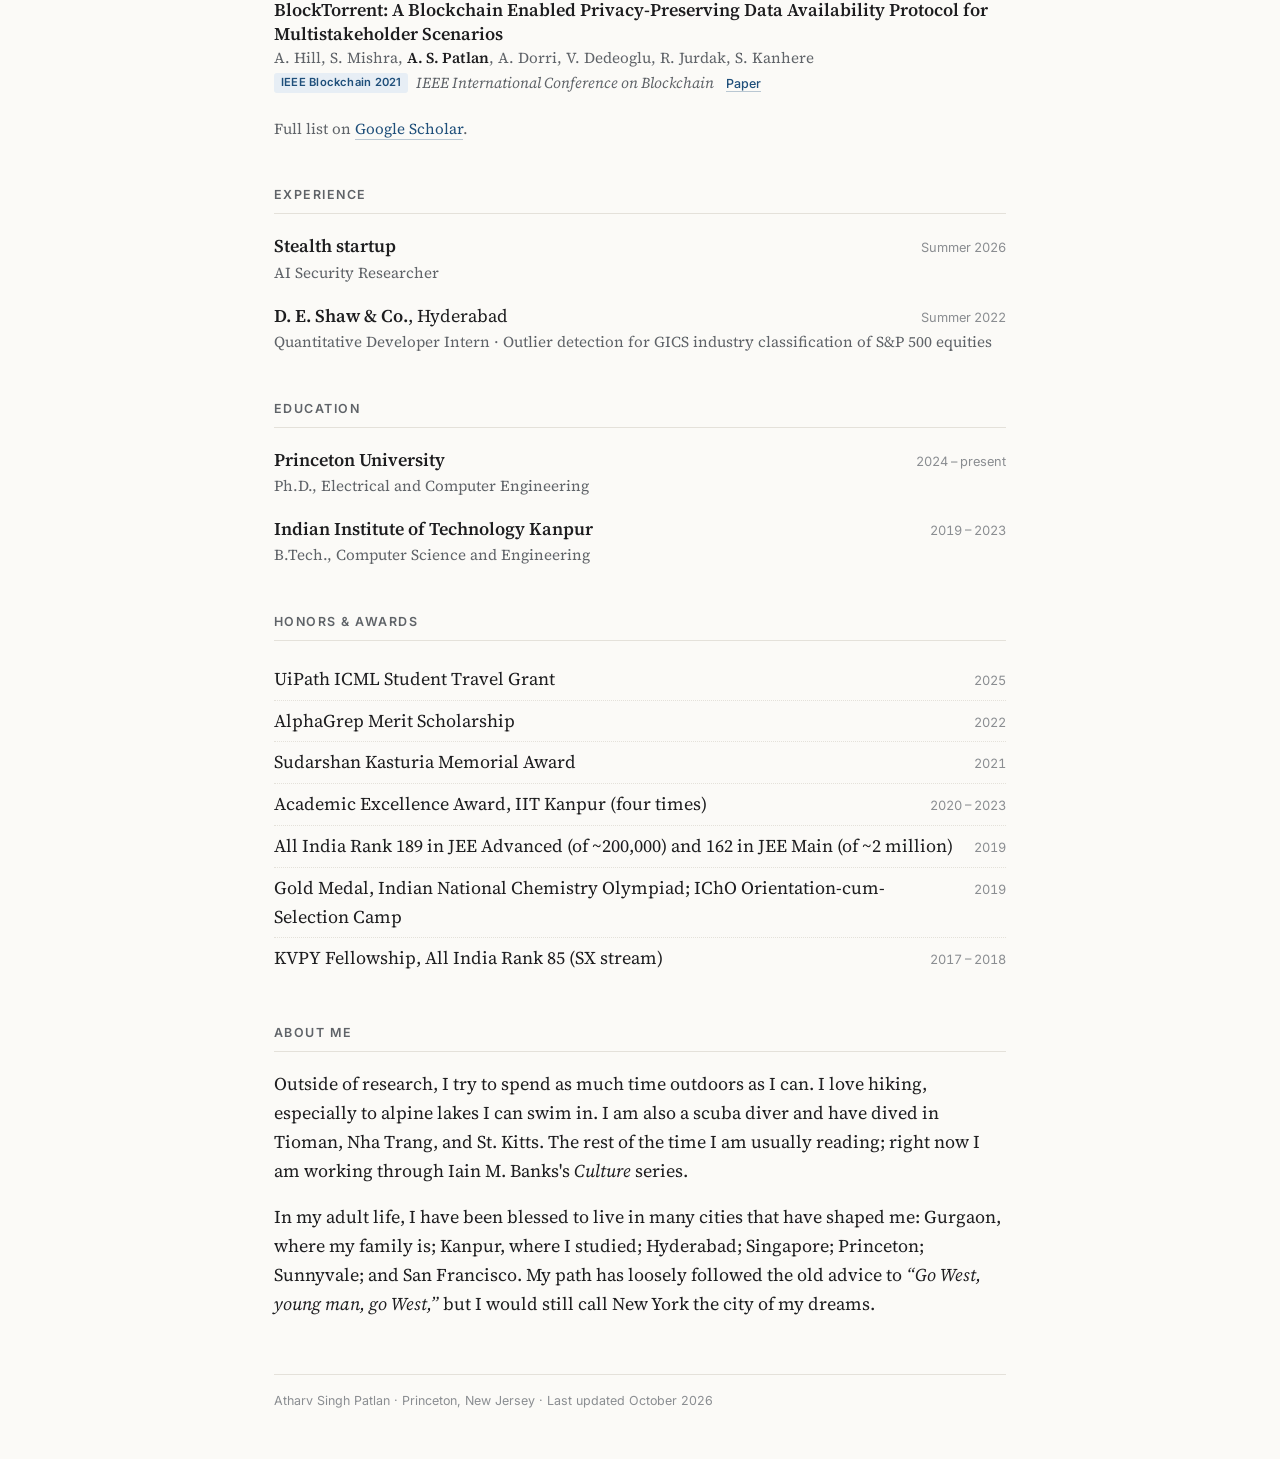
==== commit b8da88d8: "Add motto and cities paragraph to About Me Co-Authored-By: Claude Opus 5.5 <noreply@anthropic.com>" ====
--- a/index.html
+++ b/index.html
@@ -26,6 +26,7 @@
       <div class="intro-text">
         <h1>Atharv Singh Patlan</h1>
         <p class="role">PhD Student, Electrical and Computer Engineering<br>Princeton University</p>
+        <p class="motto">The best part? We aren't done yet.</p>
 
         <ul class="links" aria-label="Contact and profiles">
           <li><a href="mailto:atharvsp@princeton.edu">
@@ -172,6 +173,13 @@
         Tioman, Nha Trang, and St. Kitts. The rest of the time I am usually reading; right now
         I am working through Iain M. Banks's <em>Culture</em> series.
       </p>
+      <p>
+        In my adult life, I have been blessed to live in many cities that have shaped me:
+        Gurgaon, where my family is; Kanpur, where I studied; Hyderabad; Singapore; Princeton;
+        Sunnyvale; and San Francisco. My path has loosely followed the old advice to
+        <em>&ldquo;Go West, young man, go West,&rdquo;</em> but I would still call New York
+        the city of my dreams.
+      </p>
     </section>
 
     <footer>
--- a/assets/style.css
+++ b/assets/style.css
@@ -81,6 +81,14 @@
   color: var(--muted);
   line-height: 1.5;
   margin: 0 0 22px;
+}
+.motto {
+  font-style: italic;
+  font-size: 1.05rem;
+  color: var(--muted);
+  margin: -8px 0 22px;
+  padding-left: 12px;
+  border-left: 2px solid var(--accent);
 }
 .portrait {
   width: 200px;
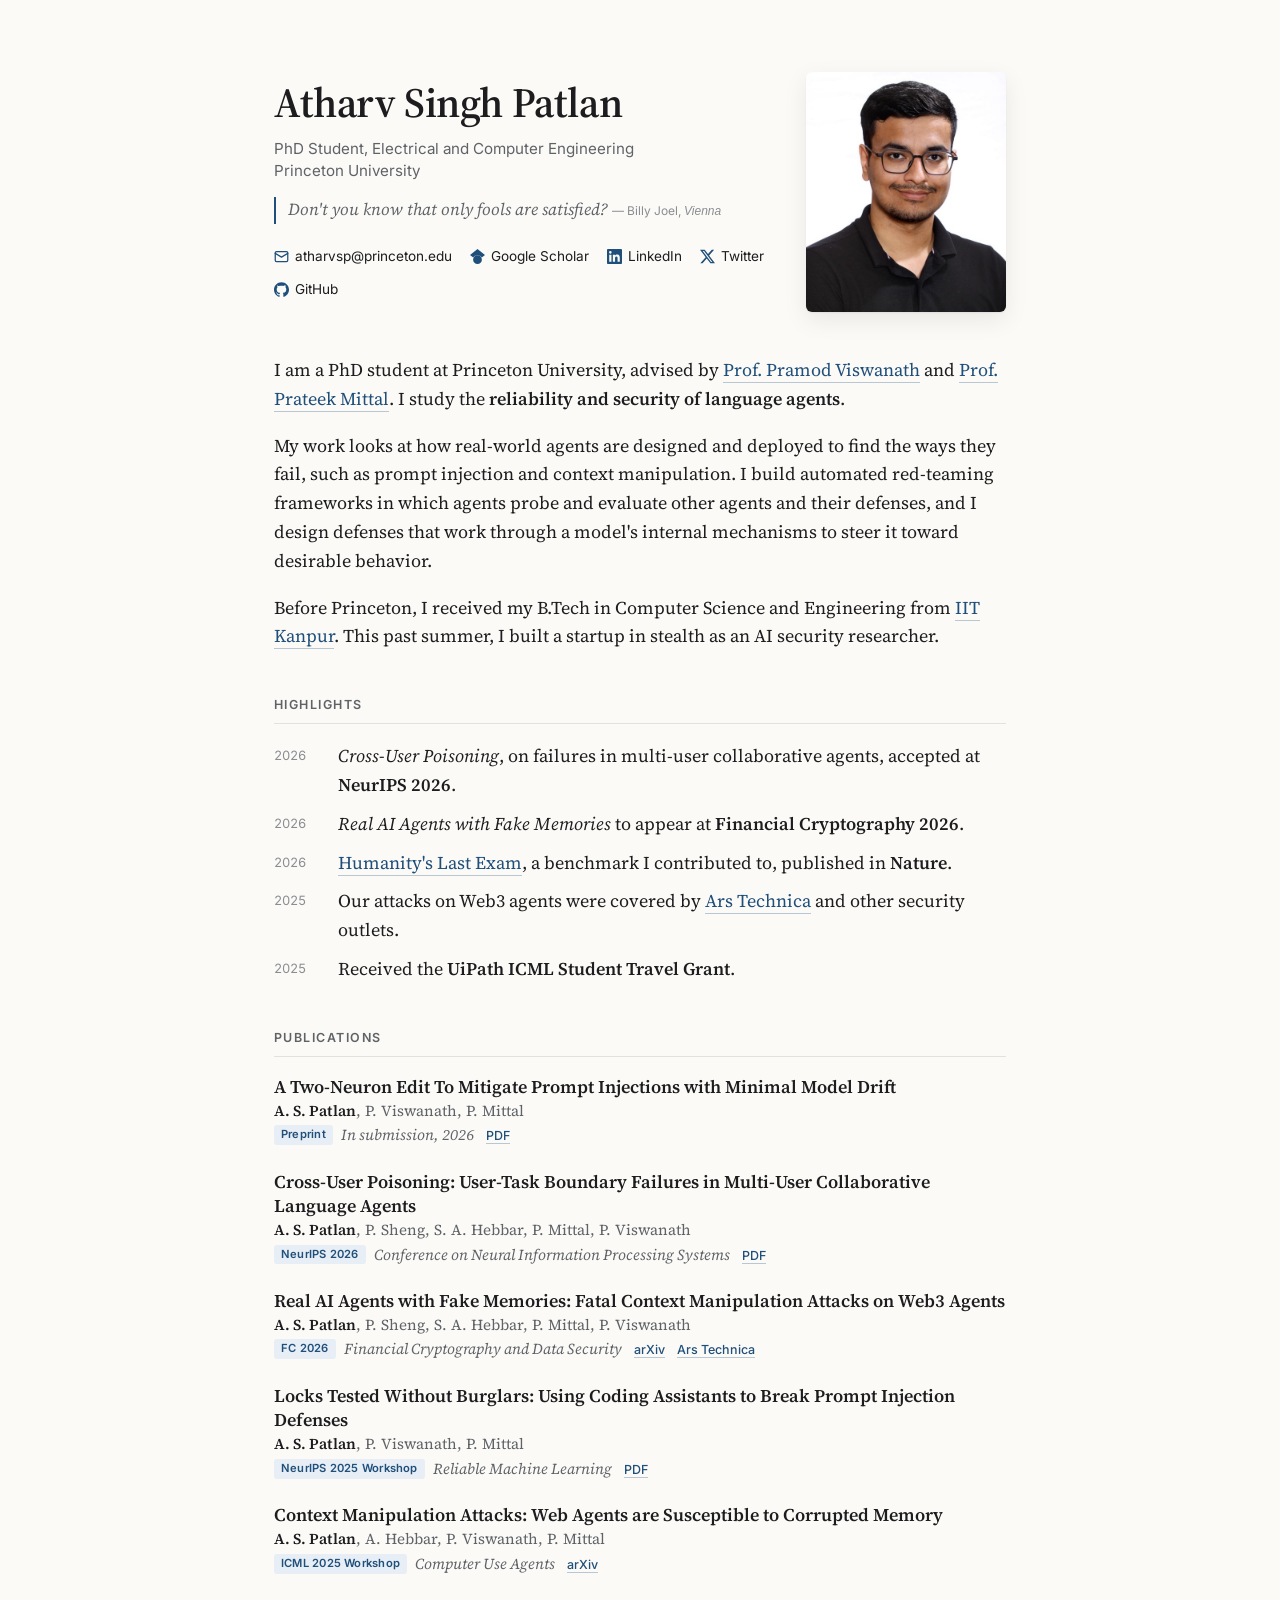
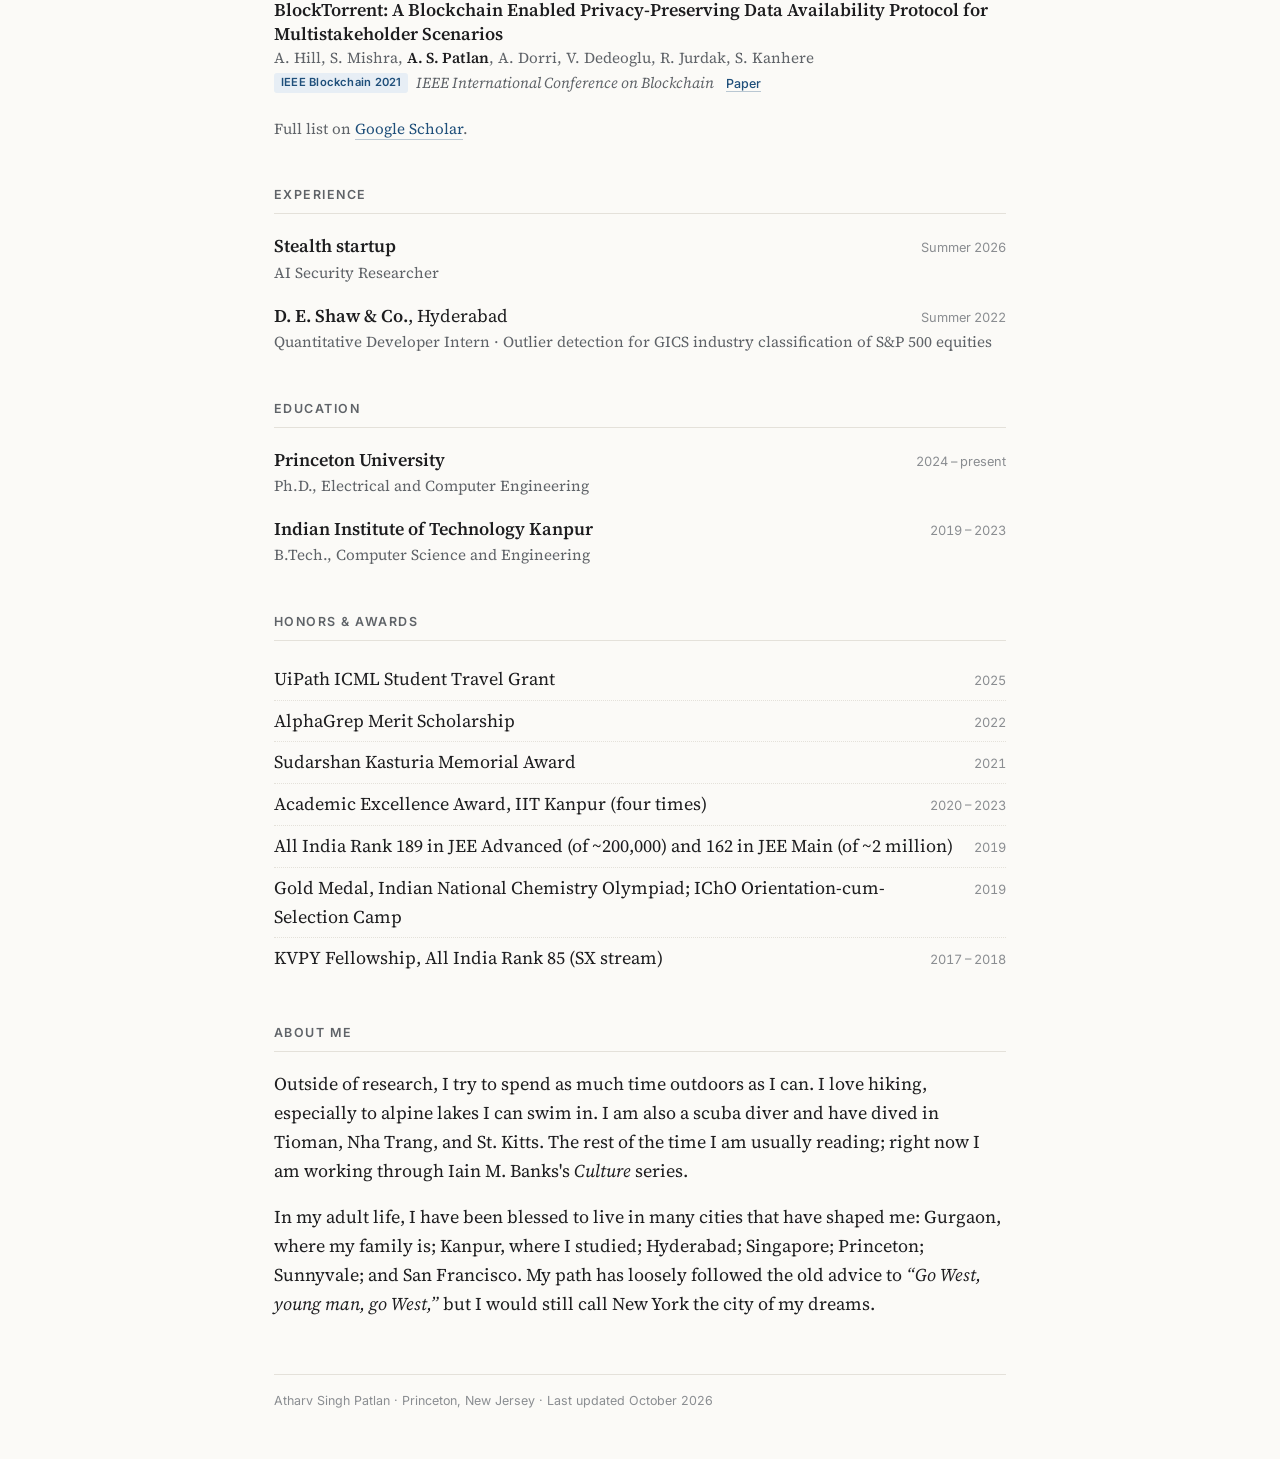
==== commit a782e320: "Use Vienna lyric as motto Co-Authored-By: Claude Opus 5.5 <noreply@anthropic.com>" ====
--- a/index.html
+++ b/index.html
@@ -26,7 +26,7 @@
       <div class="intro-text">
         <h1>Atharv Singh Patlan</h1>
         <p class="role">PhD Student, Electrical and Computer Engineering<br>Princeton University</p>
-        <p class="motto">The best part? We aren't done yet.</p>
+        <p class="motto">Don't you know that only fools are satisfied? <span class="motto-src">&mdash; Billy Joel, <cite>Vienna</cite></span></p>
 
         <ul class="links" aria-label="Contact and profiles">
           <li><a href="mailto:atharvsp@princeton.edu">
--- a/assets/style.css
+++ b/assets/style.css
@@ -90,6 +90,14 @@
   padding-left: 12px;
   border-left: 2px solid var(--accent);
 }
+.motto-src {
+  font-style: normal;
+  font-family: var(--sans);
+  font-size: 0.75rem;
+  color: var(--faint);
+  white-space: nowrap;
+}
+.motto-src cite { font-style: italic; }
 .portrait {
   width: 200px;
   height: 240px;
